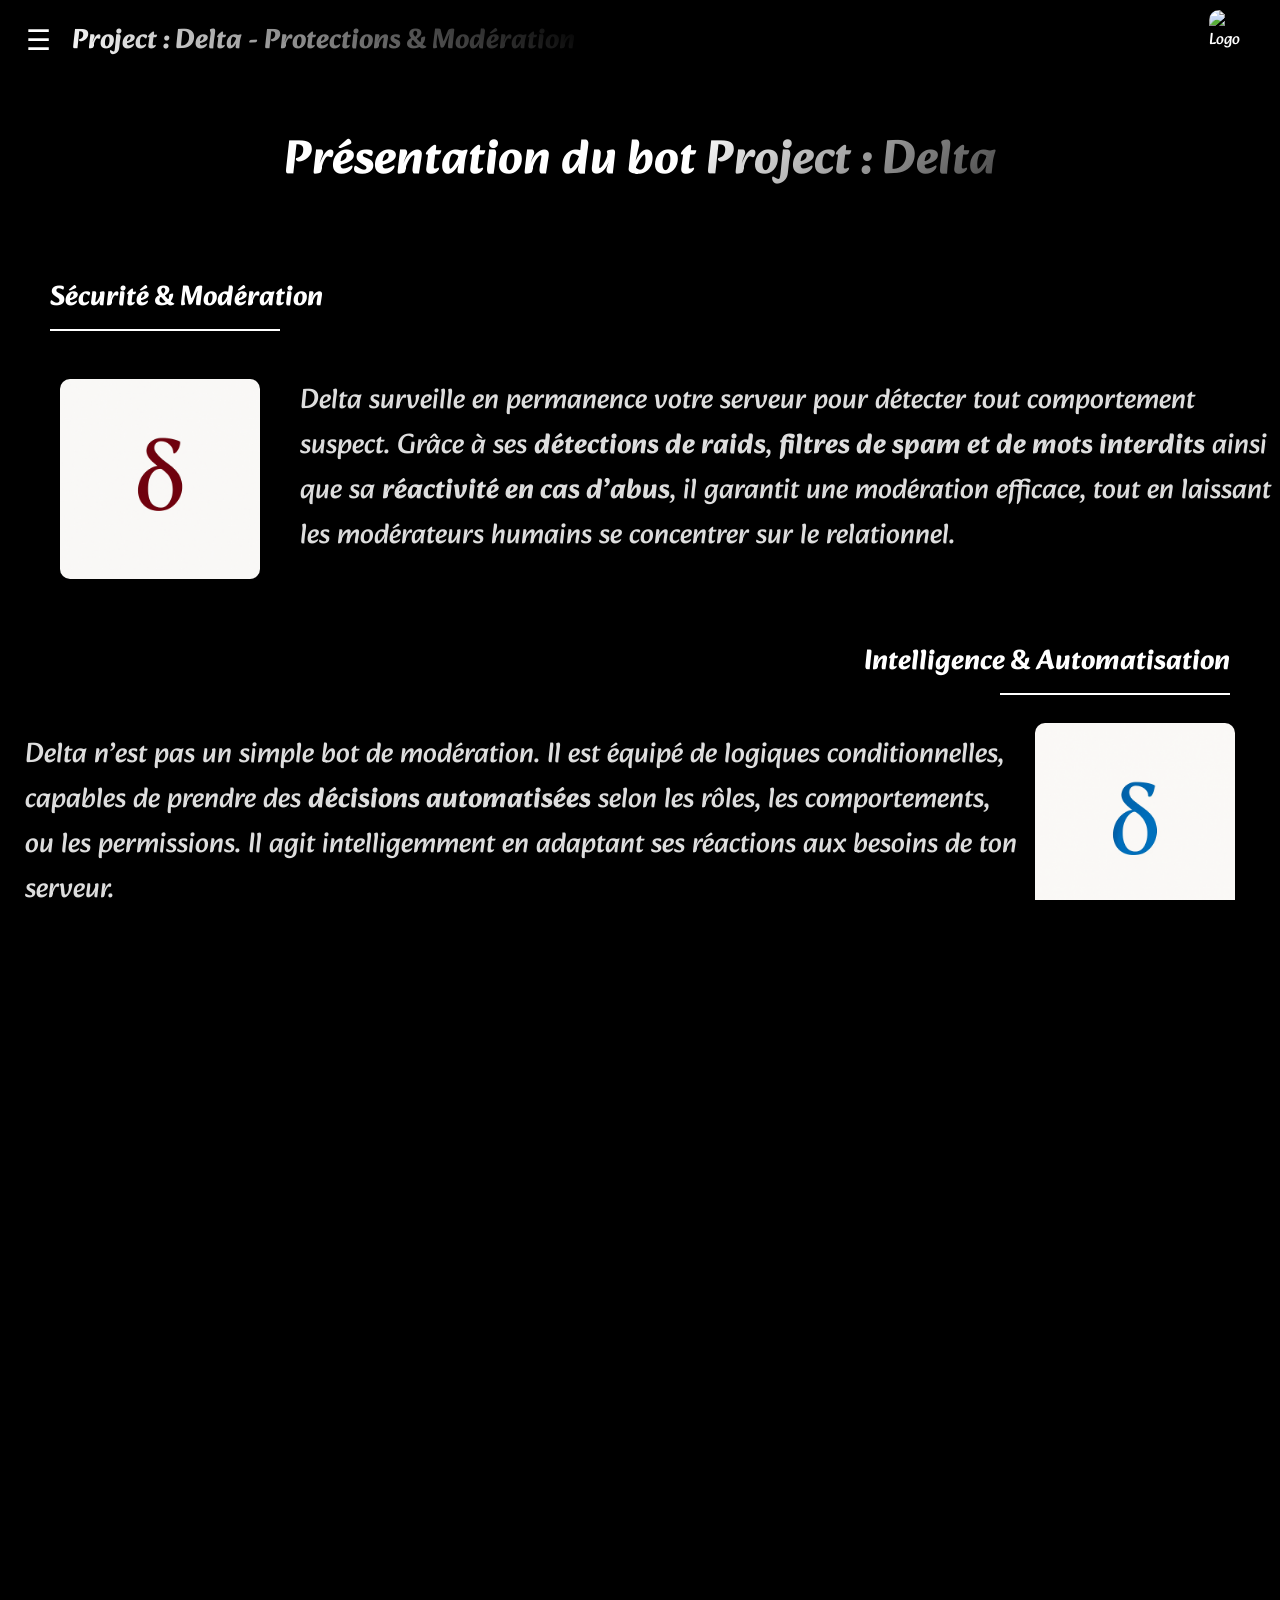
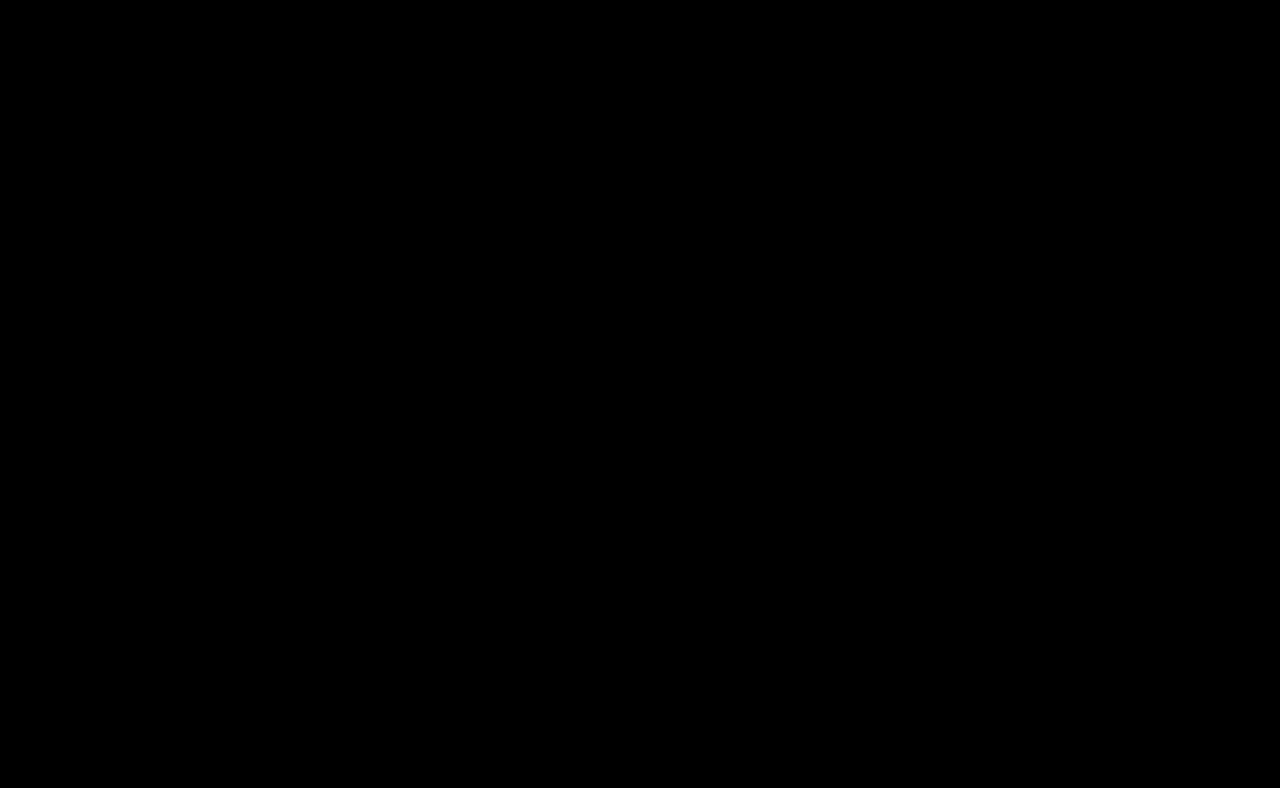
==== pages/delta.html @ b242a4d1 "Add files via upload" ====
<!DOCTYPE html>
<html lang="fr">

<head>
    <meta charset="UTF-8">
    <link rel="stylesheet" href="../styles/style.css?v=<?= time() ?>">
    <link rel="preconnect" href="https://fonts.googleapis.com">
    <link rel="preconnect" href="https://fonts.gstatic.com" crossorigin>
    <link href="https://fonts.googleapis.com/css2?family=Alkatra:wght@400..700&display=swap" rel="stylesheet">
    <link rel="icon" type="image/png" sizes="128x128" href="../images/favicon.png">
    <title>Project : Delta</title>
</head>

<body>
    <nav>
        <button class="menu-toggle">☰</button>
        <div class="bot-promo"></div>
        <span class="site-title">Project : Delta - Protections & Modération</span>
        <div class="menu-container">
            <ul class="menu" id="menu">
                <li><a href="./index.html">Accueil</a></li>
                <li id="page_actuelle"><a href="#">Project : Delta</a></li>
                <li><a href="./etherya.html">Etherya</a></li>
                <li><a href="./reseaux.html">Mes Réseaux</a></li>
            </ul>
        </div>
        <img src="https://i.pinimg.com/736x/17/26/0a/17260a1d8cc3f8729eaa454da2342bbc.jpg" alt="Logo" class="nav-logo">
    </nav>

    <h1 id="titre_accueil">Présentation du bot <span class="delta-highlight">Project : Delta</span></h1>

    <h2 class="titre2_accueil">Sécurité & Modération</h2>
    <div class="embed_accueil">
        <img class="img_embed_accueil" src="../images/Delta - Rouge.png" alt="Delta sécurité">
        <div class="text_embed_accueil">
            <p>
                Delta surveille en permanence votre serveur pour détecter tout comportement suspect. Grâce à ses <strong>détections de raids</strong>, <strong>filtres de spam et de mots interdits</strong> ainsi que sa <strong>réactivité en cas d’abus</strong>, il garantit une modération efficace, tout en laissant les modérateurs humains se concentrer sur le relationnel.
            </p>
        </div>
    </div>

    <h2 class="titre3_accueil">Intelligence & Automatisation</h2>
    <div class="embed_accueil2">
        <img class="img_embed_accueil" src="../images/Delta - Bleu.png" alt="Delta IA">
        <div class="text_embed_accueil">
            <p>
                Delta n’est pas un simple bot de modération. Il est équipé de logiques conditionnelles, capables de prendre des <strong>décisions automatisées</strong> selon les rôles, les comportements, ou les permissions. Il agit intelligemment en adaptant ses réactions aux besoins de ton serveur.
            </p>
        </div>
    </div>

    <h2 class="titre2_accueil">Commandes Personnalisées</h2>
    <div class="embed_accueil">
        <img class="img_embed_accueil" src="../images/Delta - Vert.png" alt="Commandes Delta">
        <div class="text_embed_accueil">
            <p>
                Delta dispose d’un grand éventail de <strong>commandes exclusives</strong> : modération contextuelle, logs dynamiques, réactions automatiques, blacklistes temporaires, protection anti-mass-ban... Le tout paramétrable selon les rôles ou les salons, pour une flexibilité totale.
            </p>
        </div>
    </div>

    <h2 class="titre3_accueil">Intégration & Personnalisation</h2>
    <div class="embed_accueil2">
        <img class="img_embed_accueil" src="../images/Delta - Or.png" alt="Delta custom">
        <div class="text_embed_accueil">
            <p>
                Chaque serveur est différent. C’est pourquoi Delta peut être entièrement <strong>personnalisé selon vos besoins</strong> : messages de logs, alertes personnalisées, messages d’accueil/départ, etc. Il s’intègre parfaitement à ton univers, en toute discrétion ou avec style.
            </p>
        </div>
    </div>

    <h2 class="titre2_accueil">Liens utiles</h2>
    <div class="embed_accueil">
        <img class="img_embed_accueil" src="../images/Delta - Violet.png" alt="delta-link">
        <div class="text_embed_accueil">
            <p>
                ➤ <a href="https://discord.gg/rWuWu8YyZA" target="_blank" style="color:#41284e;">Rejoindre le support</a><br>
                ➤ <a href="https://discord.com/oauth2/authorize?client_id=1356693934012891176" target="_blank" style="color:#41284e;">Inviter Delta sur ton serveur</a><br>
                ➤ <a href= "https://discord.com/users/792755123587645461" target= "_blank" style="color:#41284e;"> Besoin de quelque chose de plus spécifique ? Contacte-moi directement via Discord ou passe par le serveur support.
            </p>
        </div>
    </div>

    <footer>
        <div class="footer-top">
            <div class="footer-content">
                <a href="index.html">
                    <img class="logo_footer" src="../images/Isey.png" alt="img_logo_footer">
                </a>
            </div>
        </div>

        <div class="footer-bottom">
            <p>© 2025 - Iseyg| Tous droits réservés.</p>
        </div>

        <!-- Regroupe support + social pour le responsive -->
        <div class="footer-icons">
            <div class="footer-support">
                <p class="footer-title">Etherya</p>
                <a href="https://discord.gg/2CXDSSRTYz" target="_blank" rel="noopener noreferrer">
                    <img class="logo_footer" src="../images/ether.jpg" alt="Project : Delta">
                </a>
            </div>

            <div class="footer-socials">
                <p class="socials-title"> Project : Delta</p> <!-- ✅ Titre ajouté ici -->
                
                <a href="https://discord.gg/rWuWu8YyZA" target="_blank" rel="noopener noreferrer">
                    <img class="logo_footer" src="../images/delta.png" alt="Discord">
                </a>
                <a href="https://discord.com/oauth2/authorize?client_id=1356693934012891176" target="_blank" rel="noopener noreferrer">
                    <img class="logo_footer" src="../images/delta2.png" alt="X">
                </a>
            </div>
        </div>
    </footer>

    <script>
        document.addEventListener('DOMContentLoaded', () => {
            const menuToggle = document.querySelector(".menu-toggle");
            const menu = document.querySelector(".menu");

            menuToggle.addEventListener("click", () => {
                menu.classList.toggle("show");
            });

            document.addEventListener("click", (event) => {
                if (!menu.contains(event.target) && !menuToggle.contains(event.target)) {
                    menu.classList.remove("show");
                }
            });
        });
    </script>
</body>

</html>
---- styles/style.css ----
/* ----------------- Styles généraux ----------------- */
body, html {
    height: 100%;
    margin: 0;
    padding: 0;
    font-family: 'Alkatra', serif;
    overflow-x: hidden; /* Empêche le scroll horizontal */
    width: 100%; /* Assure que tout s'adapte bien */
    color:white
}

body {
    background-color: black;
    background-image: linear-gradient(rgba(0, 0, 0, 0.5), rgba(0, 0, 0, 0.5)), url(https://i.pinimg.com/736x/d1/c8/30/d1c830340acf294aa4258e6b75db19bc.jpg);
    animation: bgScroll 60s linear infinite;
    background-size: cover;
    background-position: center;
    background-repeat: no-repeat;
    background-attachment: fixed;
}

@keyframes bgScroll {
    0% { background-position: 0 0; }
    100% { background-position: 1000px 0; }
}

/* ----------------- Titres ----------------- */
#titre_accueil {
    font-size: 50px;
    margin-top: 40px;
    text-align: center;
    color: white;
    font-weight: bold;
}


.titre2_accueil, .titre3_accueil {
    color: white;
    padding-top: 30px;
    position: relative;
    padding-bottom: 10px;
    display: inline-block;
    font-size: 28px;
}

.titre2_accueil {
    padding-left: 50px;
}

.titre3_accueil {
    padding-right: 50px;
    text-align: right;
    display: block;
}

.titre2_accueil::after, .titre3_accueil::after {
    content: "";
    display: block;
    width: calc(250px - 20px);
    height: 2px;
    background-color: white;
    position: absolute;
    bottom: 0;
}

.titre2_accueil::after {
    left: 50px;
}

.titre3_accueil::after {
    right: 50px;
}

/* ----------------- Embeds Accueil ----------------- */
.embed_accueil, .embed_accueil2 {
    display: flex;
    align-items: center;
    justify-content: center;
    background-color: rgb(0, 0, 0,0.6);
    padding: 5px;
    border-radius: 10px;
    max-width: 1400px;
    margin: 16px auto 0;
}

.embed_accueil {
    margin-left: 40px;
}

.embed_accueil2 {
    margin-right: 40px;
    justify-content: flex-start; /* Aligner les éléments à gauche */
    flex-direction: row-reverse; /* Inverser l'ordre des éléments */
}

.img_embed_accueil {
    width: 350px;
    height: 100%;
    margin-left: 15px;
    object-fit: cover;
    border-radius: 10px;
}

.text_embed_accueil {
    color: white;
    display: flex;
    align-items: center;
    padding-left: 20px;
    z-index: 1;
    font-size: 28px;
}

.text_embed_accueil h2 {
    font-size: 30px;
}

/* ----------------- Responsive ----------------- */
@media (max-width: 1024px) {
    .titre2_accueil, .titre3_accueil {
        text-align: center;
        padding-right: 0;
        display: block;
    }

    .titre2_accueil::after, .titre3_accueil::after {
        right: auto;
        left: 50%;
        transform: translateX(-50%);
    }

    .embed_accueil2 {
        justify-content: center;
    }
}

@media (max-width: 700px) {
    html,body {
        background-attachment: scroll;
        background-size: cover;
        padding: 10px;
        height: auto;
        overflow-x: hidden;
    }

    /* Menu */
    .menu-toggle {
        font-size: 70px;
    }

    .menu {
        position: fixed;
        top: -6%;
        left: -110%;
        width: 100%;
        height: 110vh;
        background-color: hsla(0, 0%, 7%, 0.212);
        backdrop-filter: blur(10px);
        display: flex;
        flex-direction: column;
        justify-content: center;
        align-items: center;
        transition: left 0.3s ease;
        z-index: 100;
        gap: 10px;
        padding: 15px;
    }

    .menu li a {
        font-size: 24px;
        padding: 15px;
    }

    /* Titres */
    #titre_accueil, .titre2_accueil, .titre3_accueil {
        font-size: 28px;
        padding: 10px;
        margin: 20px 0;
        text-align: center;
    }

    .titre2_accueil::after, .titre3_accueil::after {
        width: 70%;
        left: 50%;
    }

    /* Embeds Accueil */
    .embed_accueil {
        display: inline-flex;
        flex-direction: column;
        gap: 15px; /* Espacement accru */
        padding: 20px;
        margin: 30px 0; /* Plus de marge verticale */
        margin-bottom: 0;
    }

    /* Embeds Accueil */
    .embed_accueil2 {
        display:inline-flex;
        flex-direction: column;
        gap: 15px; /* Espacement accru */
        padding: 20px;
        margin: 30px 0; /* Plus de marge verticale */
        margin-bottom: 0;
    }

    .img_embed_accueil {
        width: 100%;
        height: 150px;
    }

    .text_embed_accueil p {
        font-size: 24px;
        margin: 10px 0;
    }
}

/* ----------------- Footer ----------------- */
footer {
    background-color: #000000;
    color: white;
    padding: 40px 20px; /* Plus d’espace */
    position: relative;
    bottom: 0;
    width: 100%;
    margin-top: 50px;
    display: flex;
    align-items: center;
    justify-content: center; /* Centre le contenu principal */
    flex-direction: column;
    position: relative;
    min-height: 150px; /* Empêche que le footer soit trop petit */
}

.footer-top {
    display: flex;
    align-items: center;
    justify-content: center;
    width: 100%;
    position: relative;
}

.footer-content {
    display: flex;
    align-items: center;
    gap: 20px;
}

.footer-socials {
    position: absolute;
    right: 150px;
    bottom: 10px;
    display: grid;
    grid-template-columns: repeat(2, 1fr);
    grid-template-rows: auto 1fr 1fr; /* une ligne pour le titre, deux pour les icônes */
    gap: 15px;
    padding: 10px;
    width: 200px;
    height: auto;
    text-align: center; /* pour centrer le titre */
}

.socials-title {
    text-decoration: underline;
    grid-column: 1 / -1; /* le titre prend toute la largeur */
    font-weight: bold;
    font-size: 1.2rem;
    color: white;
    color: white; /* si besoin pour s'assurer qu'ils soient lisibles */
    margin-bottom: 10px;
    
}

.footer-socials a {
    display: flex;
    justify-content: center;
    align-items: center;
    width: 105px; /* Plus grand */
    height: 105px;
    background-color: #000000;
    border-radius: 12px; /* Coins légèrement arrondis */
}

.footer-socials img {
    width: 100px; /* Plus grand */
    height: 100px;
    object-fit: contain;
}

.footer-bottom {
    margin-top: 20px;
    text-align: center;
    font-size: 22px;
}

.logo_footer {
    width: 150px; /* Augmente la taille des logos */
    height: auto;
    border-radius: 100px;
}
.footer-title {
    text-decoration: underline;
    font-weight: bold;
    font-size: 1.2rem;
    color: white;
    margin-bottom: 10px;
}


/* Style pour le support Discord */
.footer-support {
    position: absolute;
    left: 150px; /* Place à gauche */
    bottom: 132px;
    display: flex;
    flex-direction: column;
    align-items: center;
    text-align: center;
    font-size: 16px;
    color: white;
}

.footer-support p {
    margin-bottom: 10px;
    font-weight: bold;
}

.footer-support a {
    display: flex;
    justify-content: center;
    align-items: center;
    width: 120px;
    height: 120px;
    background-color: #000000;
    border-radius: 12px;
}

.footer-support img {
    width: 105px;
    height: 105px;
    object-fit: contain;
}

/* RESPONSIVE - Tout en ligne sous les droits réservés */
@media screen and (max-width: 1200px) {
    .footer-support, .footer-socials {
        position: relative;
        left: auto;
        right: auto;
        bottom: auto;
        margin-top: 20px;
    }

    .footer-socials {
        display: flex;
        flex-direction: row;
        justify-content: center;
        align-items: center;
        gap: 20px;
        width: 100%;
        height: auto;
    }

    .footer-support {
        display: flex;
        flex-direction: row;
        align-items: center;
        justify-content: center;
        gap: 20px;
    }

    /* Fusionne les deux blocs (support + socials) sur une même ligne */
    .footer-icons {
        display: flex;
        justify-content: center;
        flex-wrap: wrap;
        gap: 20px;
        width: 100%;
    }
}

/* ----------------- Scrollbar ----------------- */
::-webkit-scrollbar {
    width: 16px;
    height: 16px;
}

::-webkit-scrollbar-track {
    background: #6d5d5d;
    border-radius: 10px;
}

::-webkit-scrollbar-thumb {
    background-color: #ffffff;
    border-radius: 10px;
    border: 2px solid #f8f7f7;
}

::-webkit-scrollbar-thumb:hover {
    background-color: #f0eded;
}

/* ----------------- Navigation ----------------- */
nav {
    background-color: #000000;
    padding: 10px 20px;
    display: flex;
    align-items: center;
    position: relative;
    width: 100%;
    box-sizing: border-box;
}

.menu-toggle {
    background: none;
    border: none;
    color: white;
    font-size: 28px;
    cursor: pointer;
    margin-right: 15px;
    z-index: 101; /* Ajout d'un z-index élevé pour qu'il soit toujours devant */
}

.menu-container {
    display: flex;
    align-items: center;
    width: 100%;
    position: relative;
    font-size: 25px;
}

.menu {
    list-style: none;
    display: flex;
    flex-direction: row;
    justify-content: flex-start;
    gap: 20px;
    width: auto;
}

.menu li a {
    text-decoration: none;
    color: white;
    padding: 15px;
    transition: background 0.3s ease;
    display: block;
    text-align: center;
    width: auto;
}

.menu li a:hover {
    background: #2d0101;
    border-radius: 5px;
}

#page_actuelle {
    background-color: rgb(70, 5, 5);
    border-radius: 5px;
}

/* ----------------- Menu plein écran (initialement caché) ----------------- */
.menu {
    position: fixed;
    top: -10%; /* Masqué par défaut en haut de l'écran */
    left: -110%; /* Masqué par défaut à gauche de l'écran */
    width: 100%;
    height: 110vh; /* Hauteur de l'écran */
    background-color: hsla(0, 0%, 7%, 0.212);
    backdrop-filter: blur(10px); /* Applique un flou à l'arrière-plan */
    display: flex;
    flex-direction: column;
    justify-content: center;
    align-items: center;
    transition: left 0.3s ease;
    z-index: 100;
}

.menu.show {
    left: 0; /* Affiche le menu en pleine largeur de l'écran */
}

.menu li a {
    font-size: 30px;
    padding: 20px;
}

/* ----------------- Responsivité ----------------- */
@media (max-width: 1024px) {
    .menu li a {
        font-size: 30px;
        padding: 20px;
    }
    .menu-toggle {
        font-size: 70px; /* Augmentation de la taille du bouton */
    }
}

@media (max-width: 600px) {
    body {
        background-attachment: scroll;
        background-size: cover;
        padding: 10px;
    }

    /* Menu */
    .menu-toggle {
        font-size: 70px; /* Augmentation de la taille du bouton */
    }

    .menu {
        position: fixed;
        top: -6%; /* Affichage complet dès le top de l'écran */
        left: -110%; /* Toujours masqué à gauche par défaut */
        width: 100%;
        height: 110vh; /* Prend toute la hauteur */
        background-color: hsla(0, 0%, 7%, 0.212);
        backdrop-filter: blur(10px); /* Applique un flou à l'arrière-plan */
        display: flex;
        flex-direction: column;
        justify-content: center;
        align-items: center;
        transition: left 0.3s ease;
        z-index: 100;
        gap: 10px; /* Espacement plus large entre les liens */
        padding: 15px;
    }

    .menu li a {
        font-size: 24px; /* Taille de police augmentée */
        padding: 15px; /* Plus de padding interne */
    }
    nav {
        background-color: #111;
        padding: 30px 30px;
        display: flex;
        align-items: center;
        position: relative;
    }
}

/*-------------------- Scroll Button -----------------*/
.scroll-button {
    position: fixed;
    bottom: 20px;
    left: 50%;
    transform: translateX(-50%);
    background-color: #111;
    color: white;
    border: none;
    border-radius: 50%;
    padding: 12px 16px;
    font-size: 24px;
    cursor: pointer;
    box-shadow: 0 4px 6px rgba(0,0,0,0.3);
    z-index: 1000;
}


.scroll-button:hover {
    background-color: #404EED;
}


#titre_accueil {
    font-size: 3em;
    margin-bottom: 20px;
    animation: fadeIn 2s ease-in-out;
}
.amh-highlight {
    background: linear-gradient(-45deg, #b9145e, #000000, #ffffff, #640707);
    background-size: 400% 400%;
    -webkit-background-clip: text;
    -webkit-text-fill-color: transparent;
    animation: gradientText 8s ease infinite;
    font-weight: bold;
}
.cass-highlight {
    background: linear-gradient(-45deg, #ffffff, #ffa3d9, #e0bcff, #ffffff);
    background-size: 400% 400%;
    -webkit-background-clip: text;
    -webkit-text-fill-color: transparent;
    animation: gradientText 8s ease infinite;
    font-weight: bold;
}
.shadow-highlight {
    background: linear-gradient(-45deg, #ffffff, #ff7c7c, #ffb274, #ffffff);
    background-size: 400% 400%;
    -webkit-background-clip: text;
    -webkit-text-fill-color: transparent;
    animation: gradientText 8s ease infinite;
    font-weight: bold;
}
.modo-highlight {
    background: linear-gradient(-45deg, #ffffff, #ffff76, #c0fdff, #ffffff);
    background-size: 400% 400%;
    -webkit-background-clip: text;
    -webkit-text-fill-color: transparent;
    animation: gradientText 8s ease infinite;
    font-weight: bold;
}
.delta-highlight {
    background: linear-gradient(-45deg, #ffffff, #000000, #000000, #ffffff);
    background-size: 400% 400%;
    -webkit-background-clip: text;
    -webkit-text-fill-color: transparent;
    animation: gradientText 8s ease infinite;
    font-weight: bold;
}
.etherya-highlight {
    background: linear-gradient(-45deg, #ffb5fa, #d874ff, #6b1b7e, #ff8cf3);
    background-size: 400% 400%;
    -webkit-background-clip: text;
    -webkit-text-fill-color: transparent;
    animation: gradientText 8s ease infinite;
    font-weight: bold;
}
.manga-highlight {
    background: linear-gradient(-45deg, #1d0101, #ffffff, #000000, #f695ff);
    background-size: 400% 400%;
    -webkit-background-clip: text;
    -webkit-text-fill-color: transparent;
    animation: gradientText 8s ease infinite;
    font-weight: bold;
}
@keyframes gradientText {
    0% {
        background-position: 0% 50%;
    }
    50% {
        background-position: 100% 50%;
    }
    100% {
        background-position: 0% 50%;
    }
}

.dedicace {
    font-size: 0.85em;
    font-style: italic;
    color: #888;
    margin-top: 1em;
}
.nav-logo img {
    height: 40px;
    margin-right: 10px;
}

.nav-slogan {
    font-family: 'Alkatra', cursive;
    color: #fff;
    font-size: 1.1em;
    padding: 5px 10px;
}
.site-title {
    font-size: 28px; /* ajuste la taille selon ton besoin */
    font-weight: bold; /* optionnel, pour que ce soit plus lisible */
    white-space: nowrap; /* pour forcer le texte à rester sur une seule ligne */
}
.nav-logo {
    height: 60px;
    margin-left: auto;
    margin-right: 20px;
    border-radius: 10px;
}
.embed_accueil {
    display: flex;
    align-items: flex-start;
    gap: 20px;
    flex-wrap: wrap;
    margin-top: 20px;
}

.img_embed_accueil {
    width: 200px;
    border-radius: 10px;
}

.text_embed_accueil {
    flex: 1;
    display: flex;
    flex-direction: column;
    justify-content: space-between;
}

.text_embed_accueil p {
    margin: 0;
    font-size: 1em;
    line-height: 1.6;
    color: #ddd;
}

.dedicace {
  font-size: 0.85em;
  font-style: italic;
  color: #ffaeae;
  display: flex;
  flex-wrap: wrap;
  gap: 5px;
}

.site-title {
    background: linear-gradient(45deg, #ffffff, #000000);
    -webkit-background-clip: text;
    -webkit-text-fill-color: transparent;
    animation: gradientText 3s ease infinite;
}

@keyframes gradientText {
    0% { background-position: 0% }
    100% { background-position: 100% }
}
.social-grid {
    display: grid;
    grid-template-columns: repeat(auto-fit, minmax(150px, 1fr));
    gap: 25px;
    padding: 30px 50px;
    justify-items: center;
}

.social-grid a {
    background-color: rgba(255, 255, 255, 0.05);
    border-radius: 15px;
    border: 1px solid rgba(255, 255, 255, 0.2);
    padding: 15px;
    text-align: center;
    transition: transform 0.3s ease, box-shadow 0.3s ease;
    text-decoration: none;
    color: white;
    backdrop-filter: blur(6px);
    -webkit-backdrop-filter: blur(6px);
    width: 160px;
    opacity: 0;
    transform: translateY(20px);
    animation: fadeInUp 0.6s ease forwards;
}

.social-grid a:nth-child(1) { animation-delay: 0.1s; }
.social-grid a:nth-child(2) { animation-delay: 0.2s; }
.social-grid a:nth-child(3) { animation-delay: 0.3s; }

@keyframes fadeInUp {
    to {
        opacity: 1;
        transform: translateY(0);
    }
}

.social-grid a:hover {
    transform: scale(1.05);
    transition: transform 0.2s ease-in-out;
    background-color: rgba(255, 255, 255, 0.05);
    border-radius: 12px;
    box-shadow: 0 8px 20px rgba(255, 255, 255, 0.2);
}

.social-icon {
    width: 80px;
    height: 80px;
    object-fit: cover;
    border-radius: 15px;
    margin-bottom: 10px;
    border: 2px solid white;
    box-shadow: 0 0 12px rgba(255, 255, 255, 0.2);
    transition: transform 0.3s ease;
}



.social-grid a:hover .social-icon {
    transform: rotate(5deg) scale(1.05);
}

.social-grid p {
    margin: 0;
    font-weight: bold;
    font-size: 18px;
}

.manga-grid {
    display: grid;
    grid-template-columns: repeat(auto-fit, minmax(280px, 1fr)); /* très grand */
    gap: 30px;
    padding: 40px 60px;
    justify-items: center;
}

.manga-grid a {
    background-color: rgba(255, 255, 255, 0.05);
    border-radius: 20px;
    border: 1px solid rgba(255, 255, 255, 0.2);
    padding: 25px;
    text-align: center;
    transition: transform 0.3s ease, box-shadow 0.3s ease;
    text-decoration: none;
    color: white;
    backdrop-filter: blur(6px);
    -webkit-backdrop-filter: blur(6px);
    width: 100%;
    max-width: 320px; /* très large */
    box-sizing: border-box;
    opacity: 0;
    transform: translateY(20px);
    animation: fadeInUp 0.6s ease forwards;
}

.manga-icon {
    width: 200px;
    height: 280px;
    object-fit: cover;
    border-radius: 12px;
    margin-bottom: 15px;
    border: 2px solid white;
    box-shadow: 0 0 18px rgba(255, 255, 255, 0.25);
    transition: transform 0.3s ease;
}

.manga-grid a:hover .manga-icon {
    transform: rotate(3deg) scale(1.05);
}

.manga-grid p {
    margin: 0;
    font-weight: bold;
    font-size: 22px;
}

.manga-grid a:hover {
    transform: scale(1.05);
    background-color: rgba(255, 255, 255, 0.07);
    box-shadow: 0 12px 25px rgba(255, 255, 255, 0.25);
}
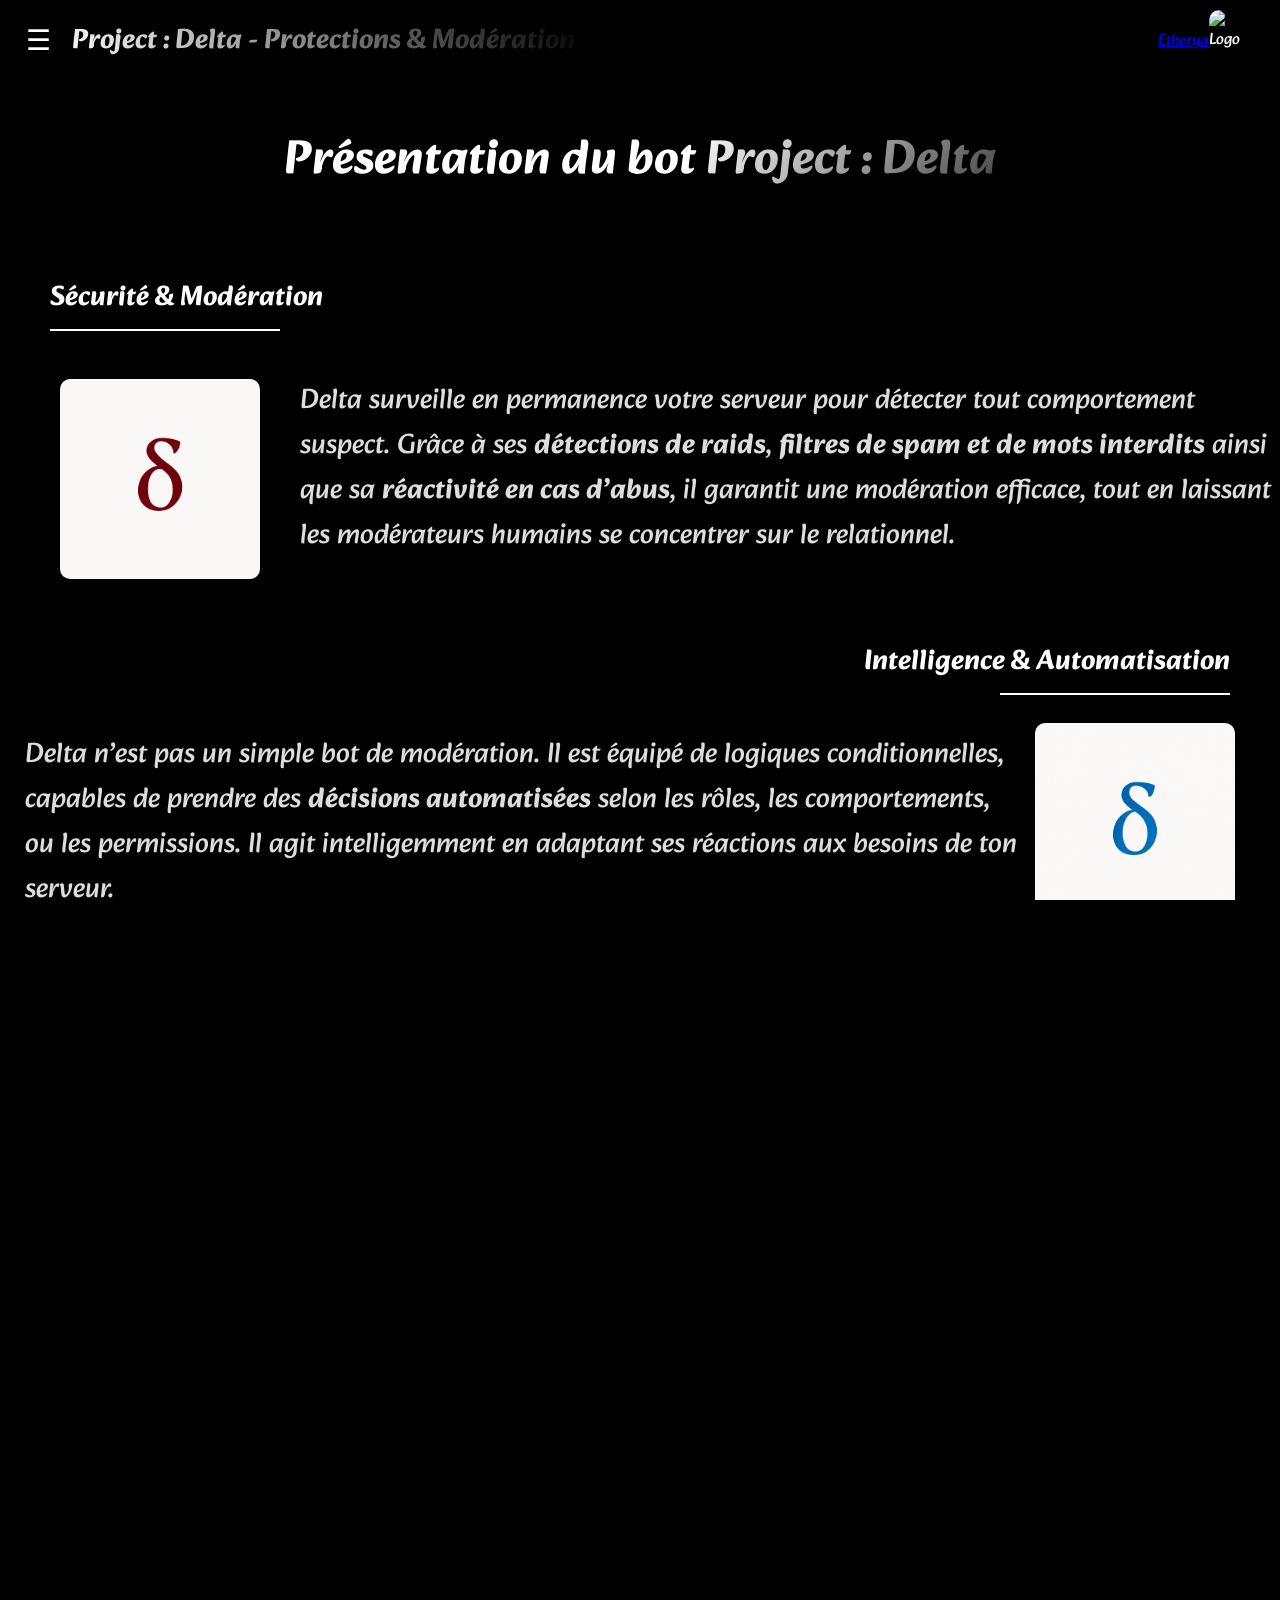
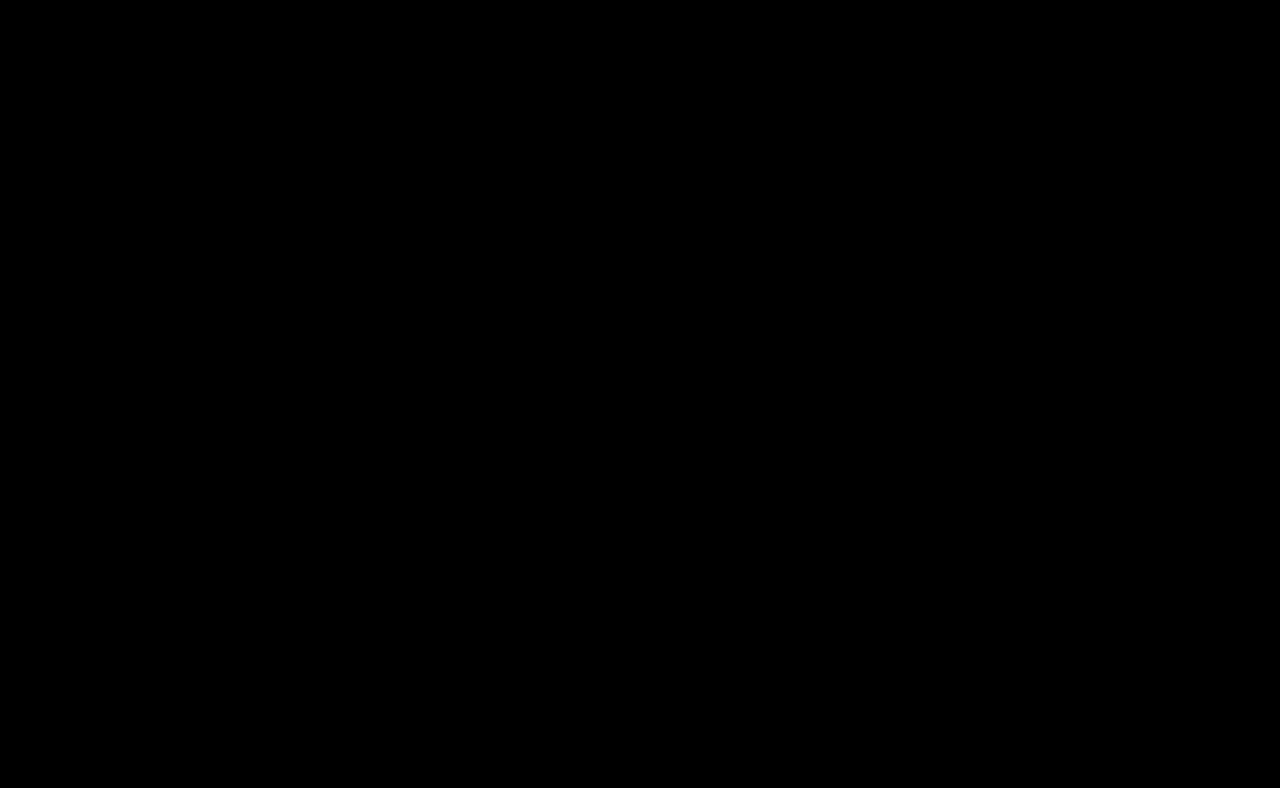
==== commit 7e840d34: "Add files via upload" ====
--- a/pages/delta.html
+++ b/pages/delta.html
@@ -19,11 +19,16 @@
         <div class="menu-container">
             <ul class="menu" id="menu">
                 <li><a href="./index.html">Accueil</a></li>
+                <li><a href="./serveur.html">Mes Serveurs</a></li>
+                <li><a href="./reseaux.html">Mes Réseaux</a></li>
+                <li><a href="./manga.html">Mes Mangas & Animés Préférés</a></li>
+                <li><a href="./cass.html">Cass64</a></li>
                 <li id="page_actuelle"><a href="#">Project : Delta</a></li>
-                <li><a href="./etherya.html">Etherya</a></li>
-                <li><a href="./reseaux.html">Mes Réseaux</a></li>
             </ul>
-        </div>
+    </div>
+    <div class="nav-buttons">
+    <a href="./etherya.html" class="nav-btn">Etherya</a>
+</div>
         <img src="https://i.pinimg.com/736x/17/26/0a/17260a1d8cc3f8729eaa454da2342bbc.jpg" alt="Logo" class="nav-logo">
     </nav>
 
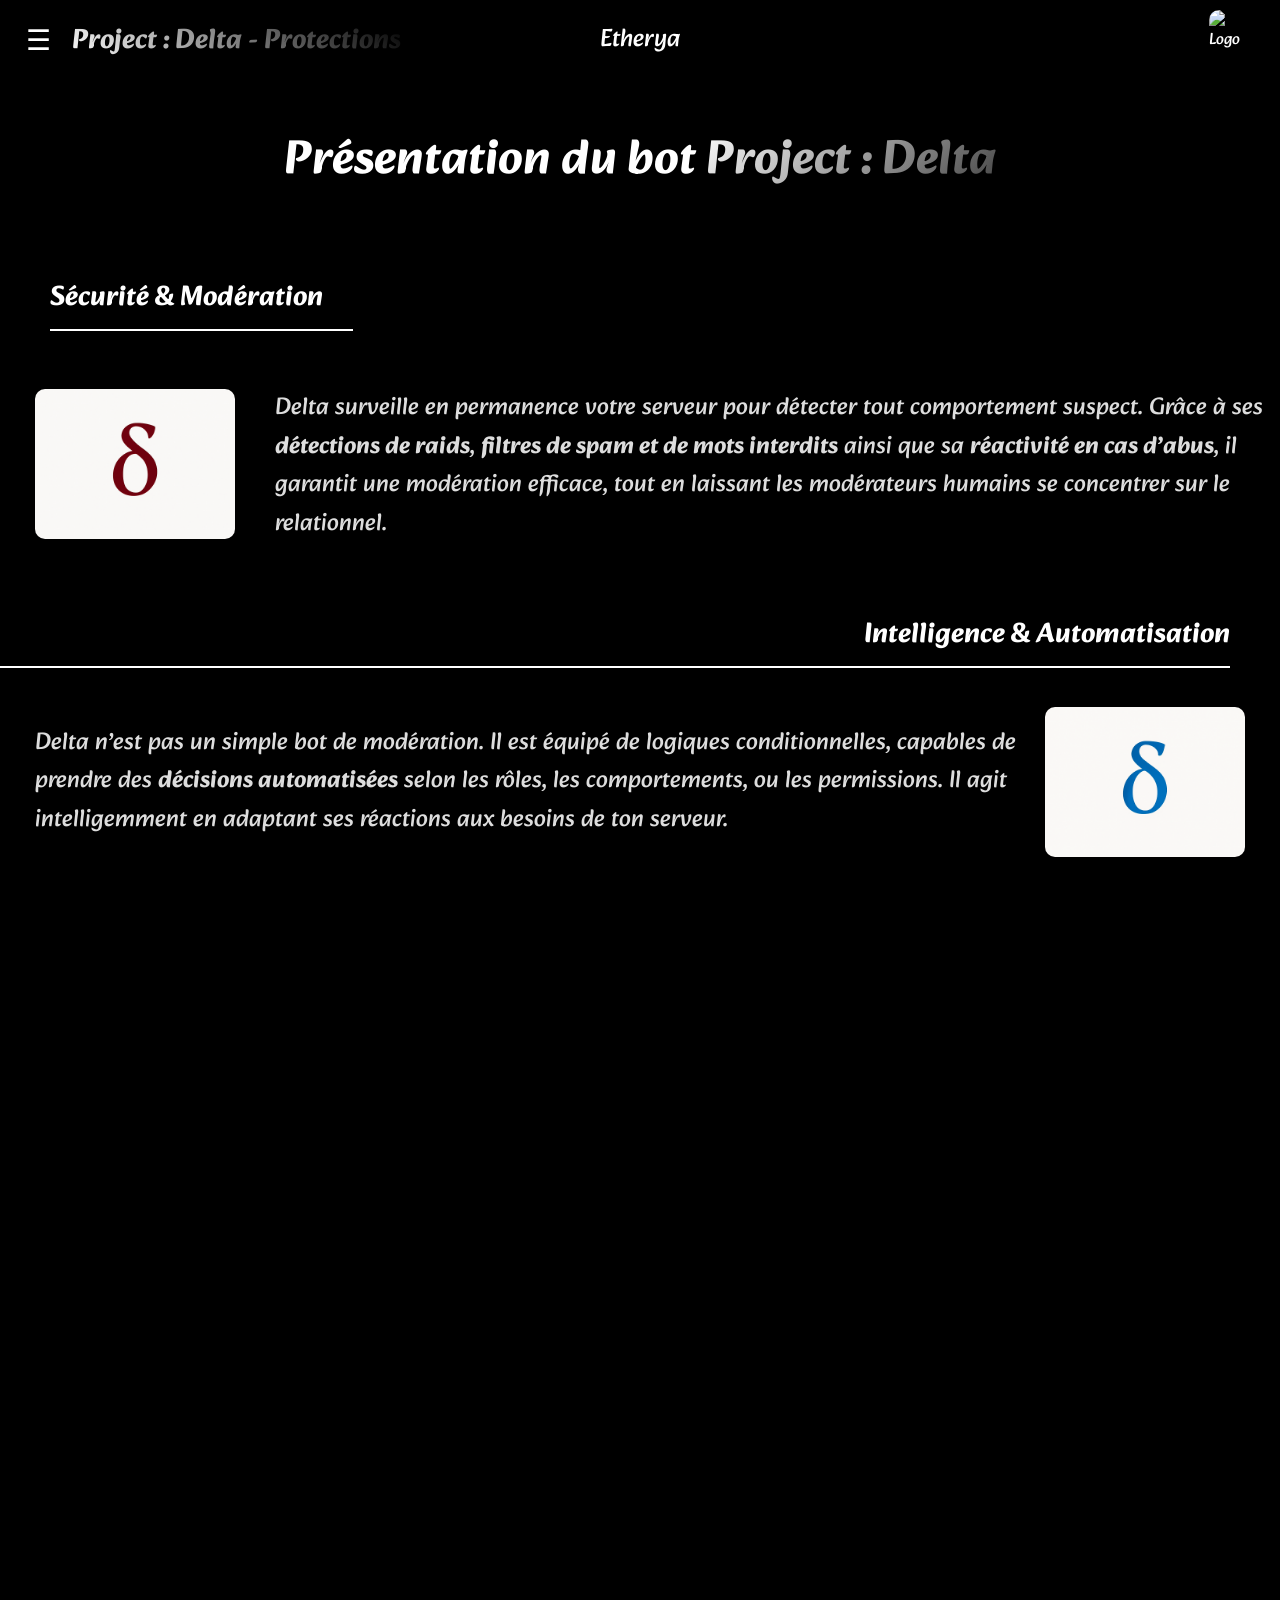
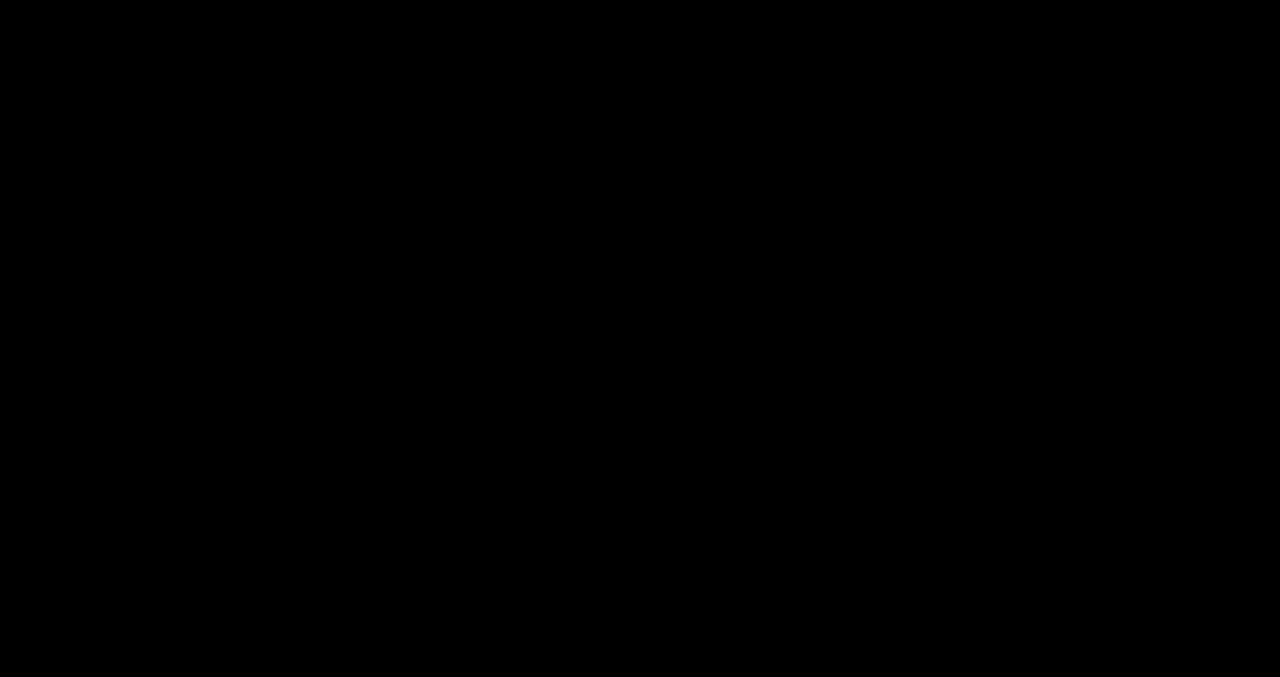
==== commit 6b21fd26: "Update delta.html" ====
--- a/pages/delta.html
+++ b/pages/delta.html
@@ -15,7 +15,7 @@
     <nav>
         <button class="menu-toggle">☰</button>
         <div class="bot-promo"></div>
-        <span class="site-title">Project : Delta - Protections & Modération</span>
+        <span class="site-title">Project : Delta - Protections</span>
         <div class="menu-container">
             <ul class="menu" id="menu">
                 <li><a href="./index.html">Accueil</a></li>
--- a/styles/style.css
+++ b/styles/style.css
@@ -1,207 +1,234 @@
 /* ----------------- Styles généraux ----------------- */
 body, html {
-    height: 100%;
-    margin: 0;
-    padding: 0;
-    font-family: 'Alkatra', serif;
-    overflow-x: hidden; /* Empêche le scroll horizontal */
-    width: 100%; /* Assure que tout s'adapte bien */
-    color:white
+  margin: 0;
+  padding: 0;
+  height: 100%;
+  width: 100%;
+  font-family: 'Alkatra', serif;
+  overflow-x: hidden;
+  color: white;
 }
 
 body {
-    background-color: black;
-    background-image: linear-gradient(rgba(0, 0, 0, 0.5), rgba(0, 0, 0, 0.5)), url(https://i.pinimg.com/736x/d1/c8/30/d1c830340acf294aa4258e6b75db19bc.jpg);
-    animation: bgScroll 60s linear infinite;
-    background-size: cover;
-    background-position: center;
-    background-repeat: no-repeat;
-    background-attachment: fixed;
+  background-color: black;
+  background-image: linear-gradient(rgba(0, 0, 0, 0.5), rgba(0, 0, 0, 0.5)), 
+    url('https://i.pinimg.com/736x/d1/c8/30/d1c830340acf294aa4258e6b75db19bc.jpg');
+  background-size: cover;
+  background-position: center;
+  background-repeat: no-repeat;
+  background-attachment: fixed;
+  animation: bgScroll 60s linear infinite;
 }
 
 @keyframes bgScroll {
-    0% { background-position: 0 0; }
-    100% { background-position: 1000px 0; }
+  0% { background-position: 0 0; }
+  100% { background-position: 1000px 0; }
 }
 
 /* ----------------- Titres ----------------- */
 #titre_accueil {
-    font-size: 50px;
-    margin-top: 40px;
-    text-align: center;
-    color: white;
-    font-weight: bold;
-}
-
+  font-size: 3rem;
+  margin-top: 40px;
+  text-align: center;
+  font-weight: bold;
+}
 
 .titre2_accueil, .titre3_accueil {
-    color: white;
-    padding-top: 30px;
-    position: relative;
-    padding-bottom: 10px;
-    display: inline-block;
-    font-size: 28px;
+  color: white;
+  padding: 30px 20px 10px;
+  position: relative;
+  font-size: 1.75rem;
+  display: inline-block;
 }
 
 .titre2_accueil {
-    padding-left: 50px;
+  padding-left: 50px;
 }
 
 .titre3_accueil {
-    padding-right: 50px;
-    text-align: right;
-    display: block;
+  padding-right: 50px;
+  text-align: right;
+  display: block;
 }
 
 .titre2_accueil::after, .titre3_accueil::after {
-    content: "";
-    display: block;
-    width: calc(250px - 20px);
-    height: 2px;
-    background-color: white;
-    position: absolute;
-    bottom: 0;
+  content: "";
+  display: block;
+  width: calc(100% - 40px);
+  height: 2px;
+  background-color: white;
+  position: absolute;
+  bottom: 0;
 }
 
 .titre2_accueil::after {
-    left: 50px;
+  left: 50px;
 }
 
 .titre3_accueil::after {
-    right: 50px;
+  right: 50px;
 }
 
 /* ----------------- Embeds Accueil ----------------- */
 .embed_accueil, .embed_accueil2 {
-    display: flex;
-    align-items: center;
+  display: flex;
+  align-items: center;
+  justify-content: center;
+  background-color: rgba(0, 0, 0, 0.6);
+  padding: 15px;
+  border-radius: 10px;
+  max-width: 1400px;
+  margin: 16px auto;
+  gap: 20px;
+}
+
+.embed_accueil {
+  margin-left: 20px;
+}
+
+.embed_accueil2 {
+  margin-right: 20px;
+  justify-content: flex-start;
+  flex-direction: row-reverse;
+}
+
+.img_embed_accueil {
+  width: 100%;
+  max-width: 350px;
+  height: auto;
+  object-fit: cover;
+  border-radius: 10px;
+}
+
+.text_embed_accueil {
+  color: white;
+  display: flex;
+  align-items: center;
+  padding-left: 20px;
+  font-size: 1.5rem;
+}
+
+.text_embed_accueil h2 {
+  font-size: 2rem;
+}
+
+/* ----------------- Responsive ----------------- */
+
+/* Moyens écrans */
+@media (max-width: 1024px) {
+  .titre2_accueil, .titre3_accueil {
+    text-align: center;
+    display: block;
+    padding-right: 0;
+  }
+
+  .titre2_accueil::after, .titre3_accueil::after {
+    left: 50%;
+    transform: translateX(-50%);
+    right: auto;
+  }
+
+  .embed_accueil2 {
     justify-content: center;
-    background-color: rgb(0, 0, 0,0.6);
-    padding: 5px;
-    border-radius: 10px;
-    max-width: 1400px;
-    margin: 16px auto 0;
-}
-
-.embed_accueil {
-    margin-left: 40px;
-}
-
-.embed_accueil2 {
-    margin-right: 40px;
-    justify-content: flex-start; /* Aligner les éléments à gauche */
-    flex-direction: row-reverse; /* Inverser l'ordre des éléments */
-}
-
-.img_embed_accueil {
-    width: 350px;
-    height: 100%;
-    margin-left: 15px;
-    object-fit: cover;
-    border-radius: 10px;
-}
-
-.text_embed_accueil {
-    color: white;
-    display: flex;
-    align-items: center;
-    padding-left: 20px;
-    z-index: 1;
-    font-size: 28px;
-}
-
-.text_embed_accueil h2 {
-    font-size: 30px;
-}
-
-/* ----------------- Responsive ----------------- */
-@media (max-width: 1024px) {
-    .titre2_accueil, .titre3_accueil {
-        text-align: center;
-        padding-right: 0;
-        display: block;
-    }
-
-    .titre2_accueil::after, .titre3_accueil::after {
-        right: auto;
-        left: 50%;
-        transform: translateX(-50%);
-    }
-
-    .embed_accueil2 {
-        justify-content: center;
-    }
-}
-
-@media (max-width: 700px) {
-    html,body {
-        background-attachment: scroll;
-        background-size: cover;
-        padding: 10px;
-        height: auto;
-        overflow-x: hidden;
-    }
-
-    /* Menu */
-    .menu-toggle {
-        font-size: 70px;
-    }
-
-    .menu {
-        position: fixed;
-        top: -6%;
-        left: -110%;
-        width: 100%;
-        height: 110vh;
-        background-color: hsla(0, 0%, 7%, 0.212);
-        backdrop-filter: blur(10px);
-        display: flex;
-        flex-direction: column;
-        justify-content: center;
-        align-items: center;
-        transition: left 0.3s ease;
-        z-index: 100;
-        gap: 10px;
-        padding: 15px;
-    }
-
-    .menu li a {
-        font-size: 24px;
-        padding: 15px;
-    }
-
-    /* Titres */
-    #titre_accueil, .titre2_accueil, .titre3_accueil {
-        font-size: 28px;
-        padding: 10px;
-        margin: 20px 0;
-        text-align: center;
-    }
-
-    .titre2_accueil::after, .titre3_accueil::after {
-        width: 70%;
-        left: 50%;
-    }
-
-    /* Embeds Accueil */
-    .embed_accueil {
-        display: inline-flex;
-        flex-direction: column;
-        gap: 15px; /* Espacement accru */
-        padding: 20px;
-        margin: 30px 0; /* Plus de marge verticale */
-        margin-bottom: 0;
-    }
-
-    /* Embeds Accueil */
-    .embed_accueil2 {
-        display:inline-flex;
-        flex-direction: column;
-        gap: 15px; /* Espacement accru */
-        padding: 20px;
-        margin: 30px 0; /* Plus de marge verticale */
-        margin-bottom: 0;
-    }
+  }
+}
+
+/* Petits écrans */
+@media (max-width: 768px) {
+  html, body {
+    background-attachment: scroll;
+    padding: 10px;
+    height: auto;
+  }
+
+  #titre_accueil, .titre2_accueil, .titre3_accueil {
+    font-size: 1.5rem;
+    padding: 10px;
+    margin: 20px 0;
+    text-align: center;
+  }
+
+  .titre2_accueil::after, .titre3_accueil::after {
+    width: 70%;
+    left: 50%;
+    transform: translateX(-50%);
+  }
+
+  .embed_accueil, .embed_accueil2 {
+    flex-direction: column;
+    gap: 15px;
+    padding: 20px;
+    margin: 30px 0;
+  }
+
+  .text_embed_accueil {
+    text-align: center;
+    padding: 0;
+    font-size: 1.2rem;
+  }
+
+  .img_embed_accueil {
+    width: 90%;
+    max-width: 300px;
+  }
+
+  .menu-toggle {
+    font-size: 70px;
+  }
+
+  .menu {
+    position: fixed;
+    top: 0;
+    left: -100%;
+    width: 100%;
+    height: 100vh;
+    background-color: rgba(18, 18, 18, 0.8);
+    backdrop-filter: blur(10px);
+    display: flex;
+    flex-direction: column;
+    justify-content: center;
+    align-items: center;
+    transition: left 0.3s ease;
+    z-index: 100;
+    gap: 10px;
+    padding: 15px;
+  }
+
+  .menu li a {
+    font-size: 1.5rem;
+    padding: 15px;
+  }
+}
+
+/* Très petits écrans */
+@media (max-width: 480px) {
+  .text_embed_accueil {
+    font-size: 1rem;
+  }
+
+  .img_embed_accueil {
+    width: 100%;
+  }
+
+  .menu li a {
+    font-size: 1.2rem;
+  }
+}
+
+/* Très grands écrans */
+@media (min-width: 1600px) {
+  #titre_accueil {
+    font-size: 4rem;
+  }
+
+  .text_embed_accueil {
+    font-size: 2rem;
+  }
+
+  .img_embed_accueil {
+    max-width: 500px;
+  }
+}
 
     .img_embed_accueil {
         width: 100%;
@@ -212,8 +239,6 @@
         font-size: 24px;
         margin: 10px 0;
     }
-}
-
 /* ----------------- Footer ----------------- */
 footer {
     background-color: #000000;
@@ -621,6 +646,22 @@
     animation: gradientText 8s ease infinite;
     font-weight: bold;
 }
+.serveur-highlight {
+    background: linear-gradient(-45deg, #1d0101, #f90233, #000000, #ff3770);
+    background-size: 400% 400%;
+    -webkit-background-clip: text;
+    -webkit-text-fill-color: transparent;
+    animation: gradientText 8s ease infinite;
+    font-weight: bold;
+}
+.cass-highlight {
+    background: linear-gradient(-45deg, #8c40ff, #f3bbff, #420852, #2d1b39);
+    background-size: 400% 400%;
+    -webkit-background-clip: text;
+    -webkit-text-fill-color: transparent;
+    animation: gradientText 8s ease infinite;
+    font-weight: bold;
+}
 @keyframes gradientText {
     0% {
         background-position: 0% 50%;
@@ -661,6 +702,29 @@
     margin-right: 20px;
     border-radius: 10px;
 }
+.nav-buttons {
+    position: absolute;
+    left: 50%;
+    transform: translateX(-50%);
+    display: flex;
+    gap: 20px;
+    z-index: 99;
+}
+
+.nav-btn {
+    background-color: #000000;
+    color: white;
+    padding: 15px 25px;
+    text-decoration: none;
+    font-size: 25px;
+    border-radius: 10px;
+    transition: background 0.9s ease;
+}
+
+.nav-btn:hover {
+    background-color: #000000;
+}
+
 .embed_accueil {
     display: flex;
     align-items: flex-start;
